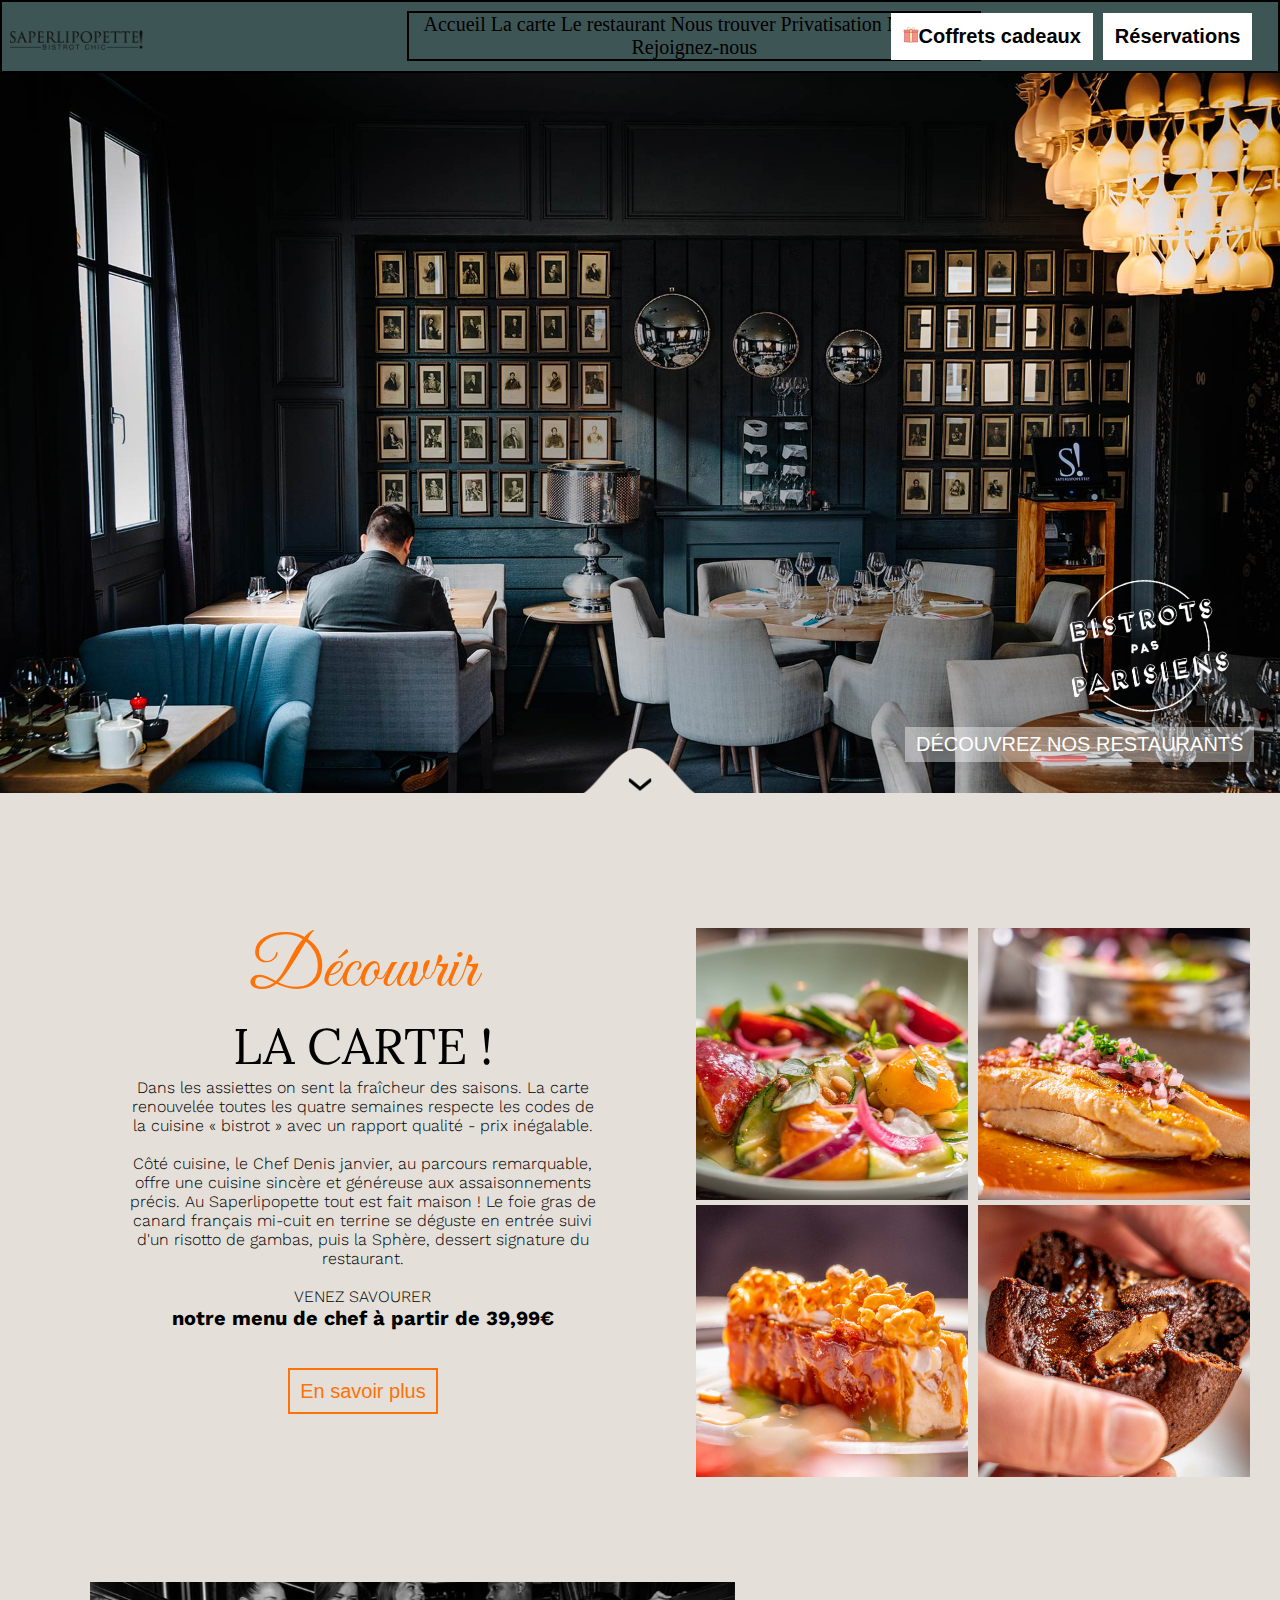
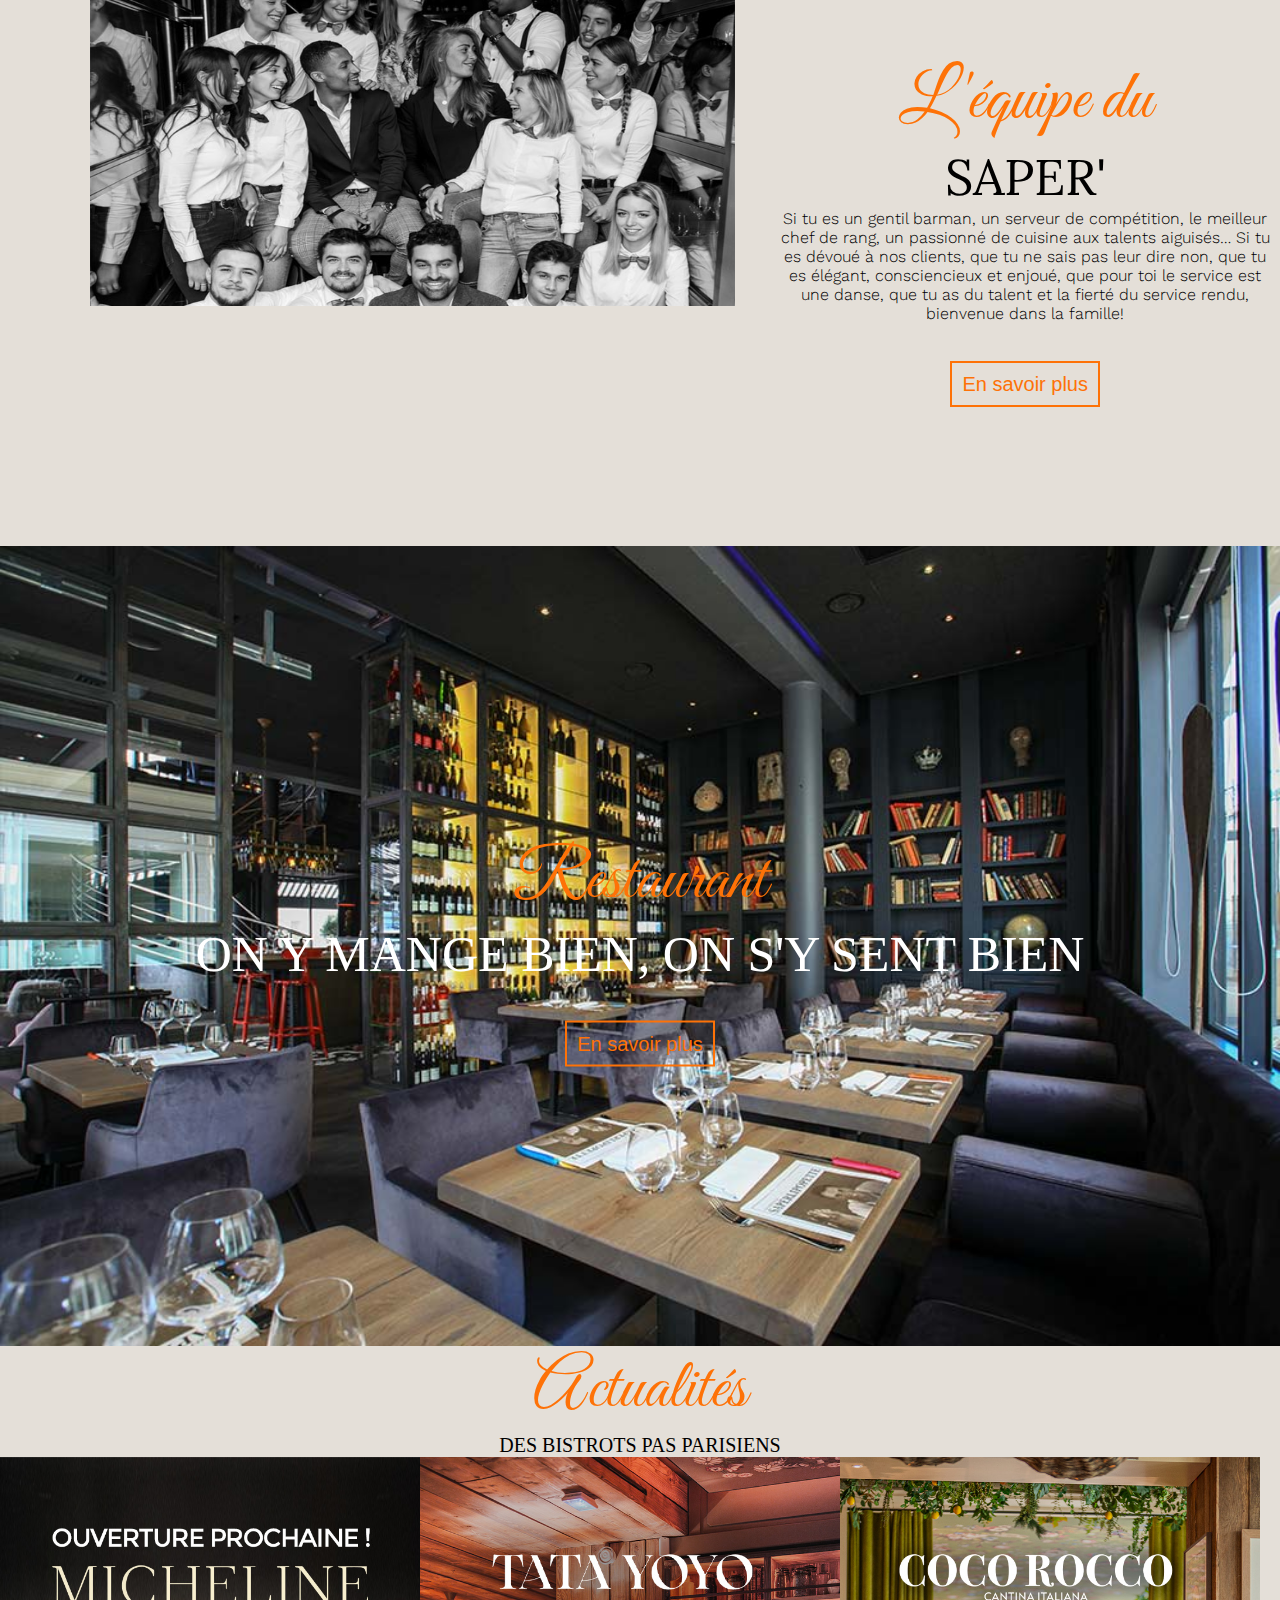
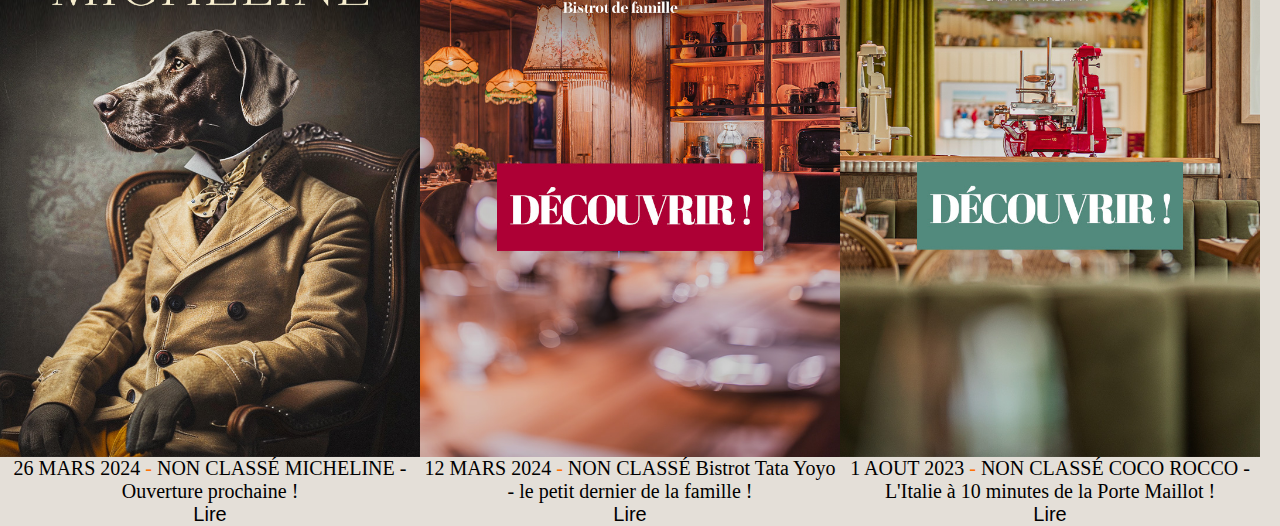
==== index.html @ 34c50b2e "first" ====
<!DOCTYPE html>
<html lang="en">
  <head>
    <meta charset="UTF-8" />
    <meta name="viewport" content="width=device-width, initial-scale=1.0" />
    <title>Saperlipopette</title>
    <link rel="stylesheet" href="./assets/css/app.css" />
    <link rel="preconnect" href="https://fonts.googleapis.com" />
    <link rel="preconnect" href="https://fonts.gstatic.com" crossorigin />
    <link
      href="https://fonts.googleapis.com/css2?family=Great+Vibes&display=swap"
      rel="stylesheet"
    />
    <link rel="preconnect" href="https://fonts.googleapis.com" />
    <link rel="preconnect" href="https://fonts.gstatic.com" crossorigin />
    <link
      href="https://fonts.googleapis.com/css2?family=Great+Vibes&family=Lora:ital,wght@0,400..700;1,400..700&display=swap"
      rel="stylesheet"
    />
    <link rel="preconnect" href="https://fonts.googleapis.com" />
    <link rel="preconnect" href="https://fonts.gstatic.com" crossorigin />
    <link
      href="https://fonts.googleapis.com/css2?family=Great+Vibes&family=Lora:ital,wght@0,400..700;1,400..700&family=Work+Sans:ital,wght@0,100..900;1,100..900&display=swap"
      rel="stylesheet"
    />
  </head>
  <body>
    <header>
      <nav class="nav-top">
        <img src="./assets/img/logo-sap.png" alt="logo" class="logo" />
        <ul class="nav-ul">
          <li>
            <a href="#" class="underline">Accueil</a>
          </li>
          <li><a href="#" class="underline">La carte</a></li>
          <li>
            <a href="#" class="underline">Le restaurant</a>
          </li>
          <li>
            <a href="#" class="underline">Nous trouver</a>
          </li>
          <li>
            <a href="#" class="underline">Privatisation</a>
          </li>
          <li><a href="#" class="underline">Nos actus</a></li>
          <li>
            <a href="#" class="underline">Rejoignez-nous</a>
          </li>
        </ul>
        <div class="btn">
          <button class="height">
            <img src="./assets/img/gift-icon.png" alt="gift" />Coffrets cadeaux
          </button>

          <button class="height margin">Réservations</button>
        </div>
      </nav>
    </header>
    <main>
      <div class="main-img">
        <img
          src="./assets/img/bistrot-bg.jpg"
          alt="background-accueil"
          class="bg-accueil"
        />
        <img
          src="./assets/img/bistrots-pas-parisiens-restaurant-nobert-tarayre-1.png"
          alt="bistrot"
          class="bistrot"
        />
        <button class="discovery">
          <a href="">DÉCOUVREZ NOS RESTAURANTS</a>
        </button>

        <img src="./assets/img/wave.png" alt="sap" class="sapin" />
        <a href="#"
          ><img src="./assets/img/chevron.png" alt="return" class="chevron"
        /></a>
      </div>

      <div class="discover">
        <div class="text-col">
          <h2 class="orange">Découvrir</h2>
          <h3 class="lora">LA CARTE !</h3>
          <p class="light">
            Dans les assiettes on sent la fraîcheur des saisons. La carte
            renouvelée toutes les quatre semaines respecte les codes de la
            cuisine « bistrot » avec un rapport qualité - prix inégalable.
            <br />
            <br />
            Côté cuisine, le Chef Denis janvier, au parcours remarquable, offre
            une cuisine sincère et généreuse aux assaisonnements précis. Au
            Saperlipopette tout est fait maison ! Le foie gras de canard
            français mi-cuit en terrine se déguste en entrée suivi d'un risotto
            de gambas, puis la Sphère, dessert signature du restaurant.
            <br />
            <br />
          </p>
          <p class="light">VENEZ SAVOURER</p>
          <p class="black">notre menu de chef à partir de 39,99€</p>
          <button><a href="#" class="btn-orange">En savoir plus</a></button>
        </div>

        <div class="square">
          <img
            src="./assets/img/saperlipopette-la-carte-C.jpg"
            alt="dish-3"
            class="quatuor"
          />
          <img
            src="./assets/img/saperlipopette-la-carte-D.jpg"
            alt="dish-4"
            class="quatuor"
          />
          <img
            src="./assets/img/saperlipopette-la-carte.jpg"
            alt="dish-1"
            class="quatuor"
          />
          <img
            src="./assets/img/saperlipopette-la-carte-B.jpg"
            alt="dish-2"
            class="quatuor"
          />
        </div>
      </div>

      <div class="team">
        <img
          src="./assets/img/EquipeSaper1_BistrotsPasParisiens.jpg"
          alt="members"
        />
        <div class="text-team">
          <h4 class="orange">L'équipe du</h4>
          <h5 class="lora">SAPER'</h5>
          <p class="light">
            Si tu es un gentil barman, un serveur de compétition, le meilleur
            chef de rang, un passionné de cuisine aux talents aiguisés… Si tu es
            dévoué à nos clients, que tu ne sais pas leur dire non, que tu es
            élégant, consciencieux et enjoué, que pour toi le service est une
            danse, que tu as du talent et la fierté du service rendu, bienvenue
            dans la famille!
          </p>
          <button><a href="#" class="btn-orange">En savoir plus</a></button>
        </div>
      </div>
      <div class="middle-banner">
        <img
          src="./assets/img/sap-banner.jpg"
          alt="banner-restaurant"
          class="banner"
        />
        <div class="text-overlay">
          <p class="orange">Restaurant</p>
          <p class="white-col">ON Y MANGE BIEN, ON S'Y SENT BIEN</p>
          <button class="see-more">
            <a href="#" class="btn-orange-reverse">En savoir plus</a>
          </button>
        </div>
      </div>

      <p class="orange">Actualités</p>
      <p>DES BISTROTS PAS PARISIENS</p>
      <div class="container">
        <div class="card">
          <div class="img-border">
            <img
              src="./assets/img/MICHELINE-OUVERTURE-PROCHAINE-ACTU.jpg"
              alt=""
              class="card-picture"
            />
          </div>
          <p class="img-caption">
            26 MARS 2024 <span class="tiret-orange">-</span> NON CLASSÉ
            MICHELINE - Ouverture prochaine !
          </p>
          <button class="read">Lire</button>
        </div>
        <div class="card">
          <div class="img-border">
            <img
              src="./assets/img/pas-parisiens-tata-yoyo.jpg"
              alt=""
              class="card-picture"
            />
          </div>
          <p class="img-caption">
            12 MARS 2024 <span class="tiret-orange">-</span> NON CLASSÉ Bistrot
            Tata Yoyo - le petit dernier de la famille !
          </p>
          <button class="read">Lire</button>
        </div>
        <div class="card">
          <div class="img-border">
            <img
              src="./assets/img/pas-parisiens-coco-rocco-1.jpg"
              alt=""
              class="card-picture"
            />
          </div>
          <p class="img-caption">
            1 AOUT 2023 <span class="tiret-orange">-</span> NON CLASSÉ COCO
            ROCCO - L'Italie à 10 minutes de la Porte Maillot !
          </p>
          <button class="read">Lire</button>
        </div>
      </div>
    </main>
    <!--<footer>
      <div class="foot-green">
        <img src="" alt="" class="bistrot" />
        <p>SAPERLIPOPETTE!</p>
        <p>01 41 37 00 00</p>
        <p>
          Nous trouver © 2019 - Mentions Légales - CGU - Agence web 24 rue Mars
          et Roty Puteaux, 92800 France
        </p>
        <p>NOUS SUIVRE</p>
        <img src="" alt="facebook" />
        <img src="" alt="instagram" />
      </div>
      <div class="container">
        <div class="carousel-slide">
          <div class="carousel-item">
            <img src="" alt="" class="carousel-img" />
          </div>
          <div class="carousel-item">
            <img src="" alt="" class="carousel-img" />
          </div>
          <div class="carousel-item">
            <img src="" alt="" class="carousel-img" />
          </div>
          <div class="carousel-item">
            <img src="" alt="" class="carousel-img" />
          </div>
          <div class="carousel-item">
            <img src="" alt="" class="carousel-img" />
          </div>
          <div class="carousel-item">
            <img src="" alt="" class="carousel-img" />
          </div>
        </div>
      </div>
    </footer> -->
  </body>
</html>
---- assets/css/app.css ----
@import url(./component/global.css);
@import url(./component/navbar.css);
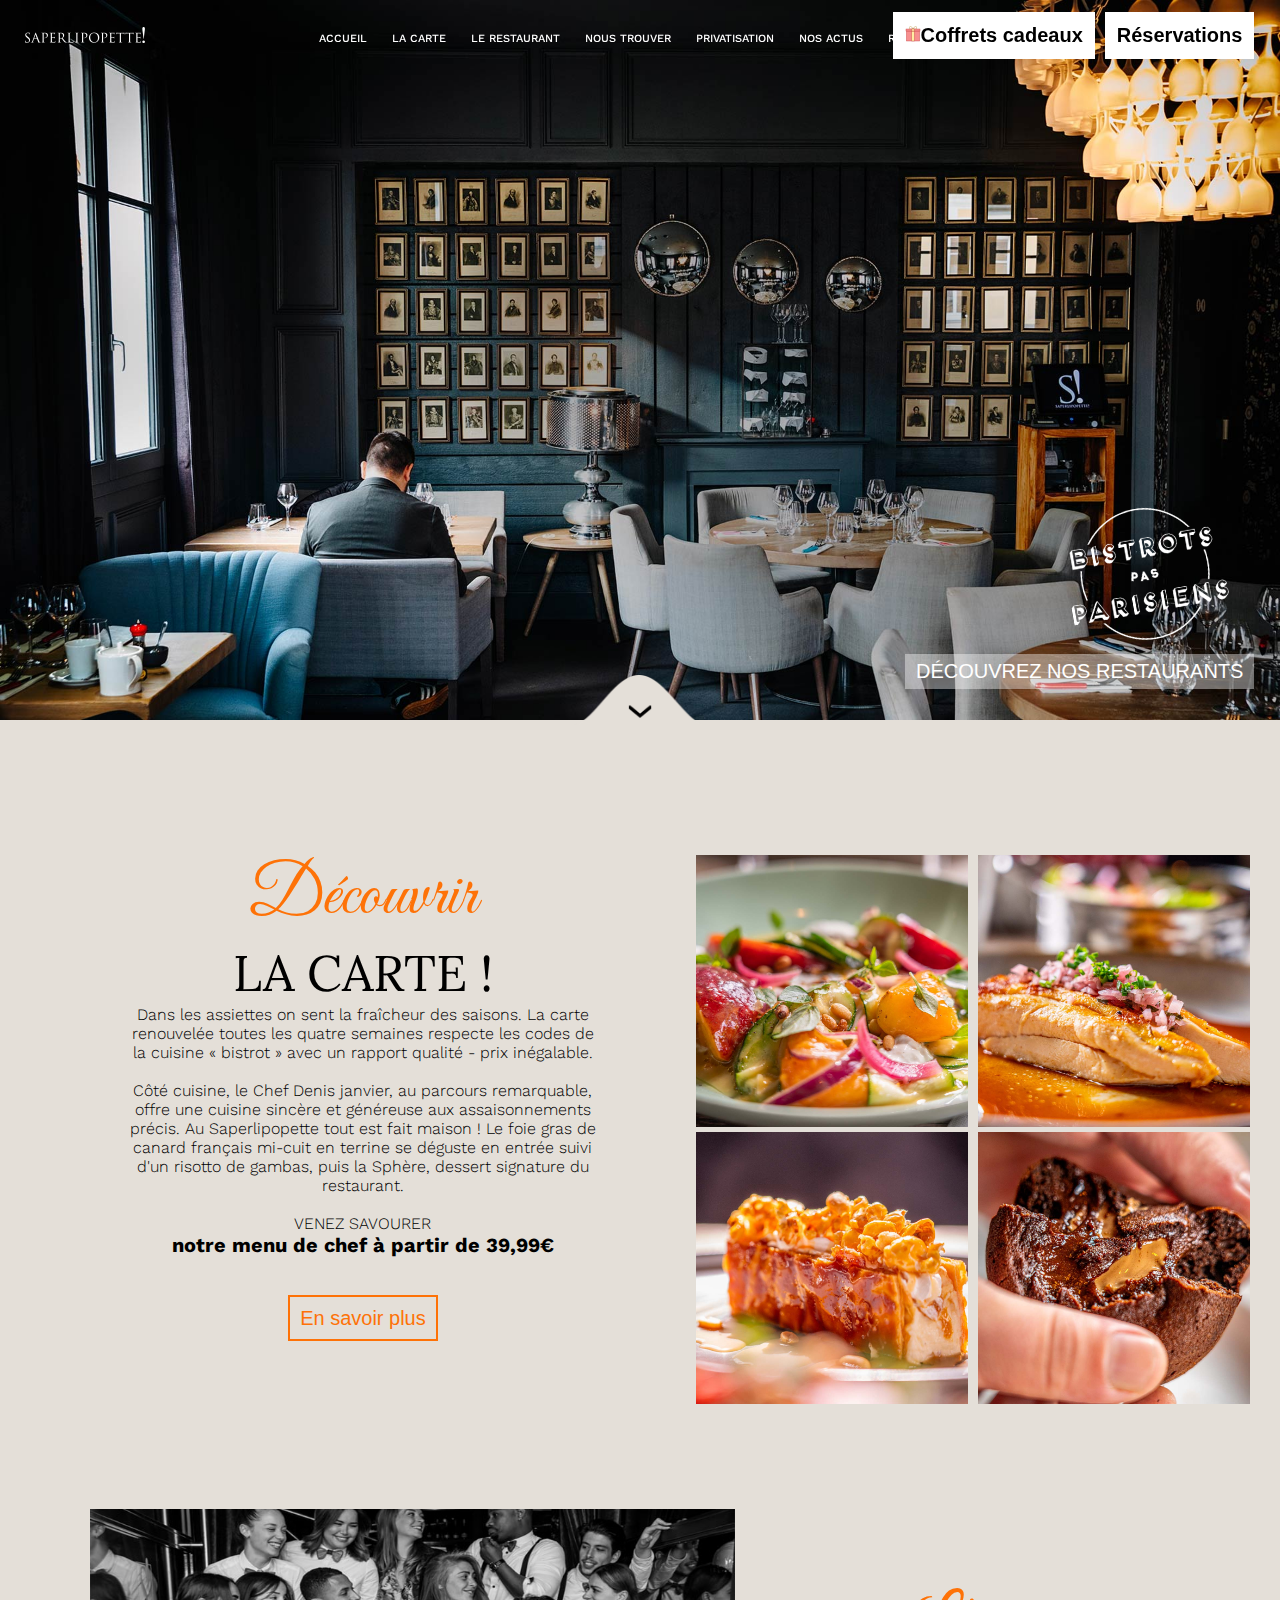
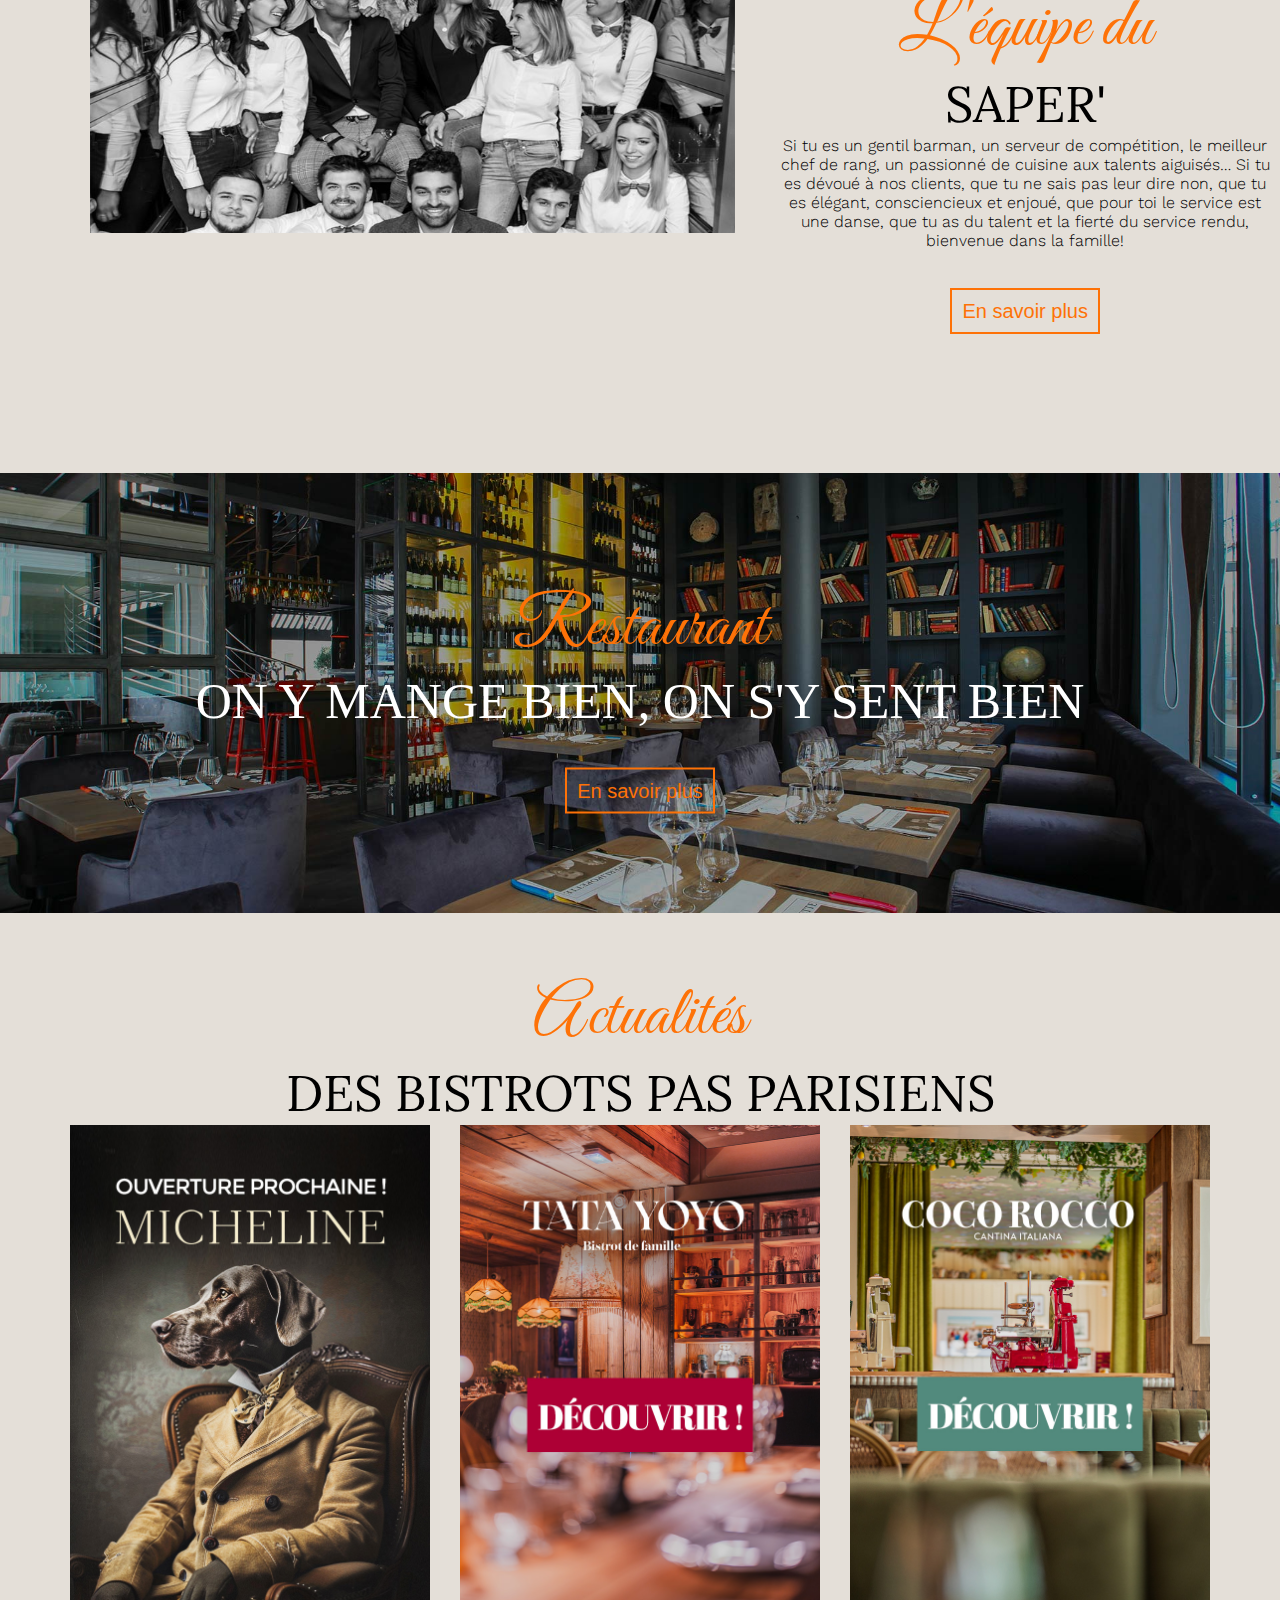
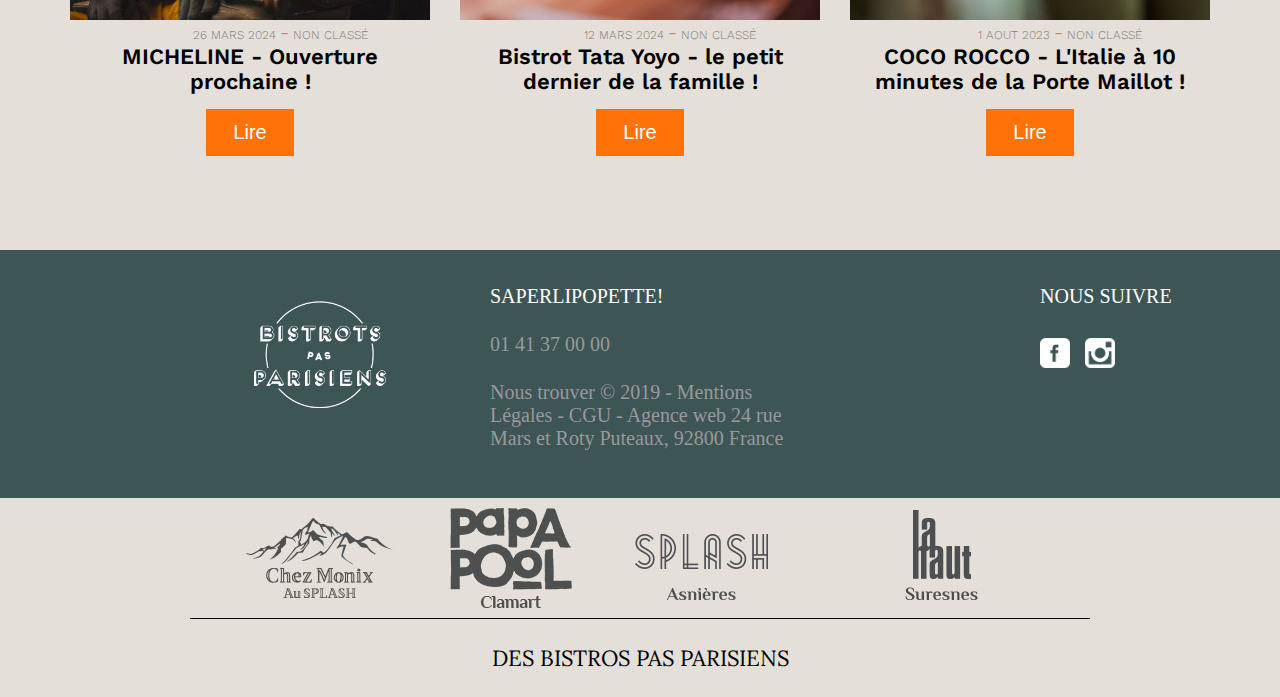
==== commit 60515fda: "Finalisation de la 1ère version Visuel non responsive" ====
--- a/index.html
+++ b/index.html
@@ -23,28 +23,35 @@
       href="https://fonts.googleapis.com/css2?family=Great+Vibes&family=Lora:ital,wght@0,400..700;1,400..700&family=Work+Sans:ital,wght@0,100..900;1,100..900&display=swap"
       rel="stylesheet"
     />
+    <link rel="preconnect" href="https://fonts.googleapis.com" />
+    <link rel="preconnect" href="https://fonts.gstatic.com" crossorigin />
+    <link
+      href="https://fonts.googleapis.com/css2?family=Work+Sans:ital,wght@0,100..900;1,100..900&display=swap"
+      rel="stylesheet"
+    />
+    <script src="./assets/js/app.js"></script>
   </head>
   <body>
     <header>
-      <nav class="nav-top">
-        <img src="./assets/img/logo-sap.png" alt="logo" class="logo" />
+      <nav class="nav-top anim-nav">
+        <img src="./assets/img/logo-rest.png" alt="logo" class="logo" />
         <ul class="nav-ul">
           <li>
-            <a href="#" class="underline">Accueil</a>
-          </li>
-          <li><a href="#" class="underline">La carte</a></li>
-          <li>
-            <a href="#" class="underline">Le restaurant</a>
-          </li>
-          <li>
-            <a href="#" class="underline">Nous trouver</a>
-          </li>
-          <li>
-            <a href="#" class="underline">Privatisation</a>
-          </li>
-          <li><a href="#" class="underline">Nos actus</a></li>
-          <li>
-            <a href="#" class="underline">Rejoignez-nous</a>
+            <a href="./index.html" class="underline home">ACCUEIL</a>
+          </li>
+          <li><a href="./menue.html" class="underline">LA CARTE</a></li>
+          <li>
+            <a href="./restaurant.html" class="underline">LE RESTAURANT</a>
+          </li>
+          <li>
+            <a href="./find-us.html" class="underline">NOUS TROUVER</a>
+          </li>
+          <li>
+            <a href="#" class="underline">PRIVATISATION</a>
+          </li>
+          <li><a href="#" class="underline">NOS ACTUS</a></li>
+          <li>
+            <a href="#" class="underline">REJOIGNEZ-NOUS</a>
           </li>
         </ul>
         <div class="btn">
@@ -160,7 +167,7 @@
       </div>
 
       <p class="orange">Actualités</p>
-      <p>DES BISTROTS PAS PARISIENS</p>
+      <p class="lora">DES BISTROTS PAS PARISIENS</p>
       <div class="container">
         <div class="card">
           <div class="img-border">
@@ -170,13 +177,13 @@
               class="card-picture"
             />
           </div>
-          <p class="img-caption">
+          <p class="img-caption work-sans">
             26 MARS 2024 <span class="tiret-orange">-</span> NON CLASSÉ
-            MICHELINE - Ouverture prochaine !
-          </p>
-          <button class="read">Lire</button>
-        </div>
-        <div class="card">
+          </p>
+          <p class="work-sans-heavy">MICHELINE - Ouverture prochaine !</p>
+          <button class="read"><a href="">Lire</a></button>
+        </div>
+        <div class="card card-middle">
           <div class="img-border">
             <img
               src="./assets/img/pas-parisiens-tata-yoyo.jpg"
@@ -184,11 +191,13 @@
               class="card-picture"
             />
           </div>
-          <p class="img-caption">
-            12 MARS 2024 <span class="tiret-orange">-</span> NON CLASSÉ Bistrot
-            Tata Yoyo - le petit dernier de la famille !
-          </p>
-          <button class="read">Lire</button>
+          <p class="img-caption work-sans">
+            12 MARS 2024 <span class="tiret-orange">-</span> NON CLASSÉ
+          </p>
+          <p class="work-sans-heavy">
+            Bistrot Tata Yoyo - le petit dernier de la famille !
+          </p>
+          <button class="read"><a href="">Lire</a></button>
         </div>
         <div class="card">
           <div class="img-border">
@@ -198,49 +207,73 @@
               class="card-picture"
             />
           </div>
-          <p class="img-caption">
-            1 AOUT 2023 <span class="tiret-orange">-</span> NON CLASSÉ COCO
-            ROCCO - L'Italie à 10 minutes de la Porte Maillot !
-          </p>
-          <button class="read">Lire</button>
-        </div>
-      </div>
+          <p class="img-caption work-sans">
+            1 AOUT 2023 <span class="tiret-orange">-</span> NON CLASSÉ
+          </p>
+          <p class="work-sans-heavy">
+            COCO ROCCO - L'Italie à 10 minutes de la Porte Maillot !
+          </p>
+
+          <button class="read"><a href="">Lire</a></button>
+        </div>
+      </div>
+
+      <footer>
+        <div class="footer-top">
+          <img
+            src="./assets/img/bistrots-pas-parisiens-restaurant-nobert-tarayre-1.png"
+            alt=""
+            class="bistrot-footer"
+          />
+          <div class="text-footer">
+            <p class="white">SAPERLIPOPETTE!</p>
+            <p class="grey">01 41 37 00 00</p>
+            <p class="grey">
+              Nous trouver © 2019 - Mentions Légales - CGU - Agence web 24 rue
+              Mars et Roty Puteaux, 92800 France
+            </p>
+          </div>
+          <div class="right-footer">
+            <p class="white">NOUS SUIVRE</p>
+            <div class="group-img-footer">
+              <img
+                src="./assets/img/facebook.png"
+                alt="facebook"
+                class="img-footer"
+              />
+
+              <img
+                src="./assets/img/instagram.png"
+                alt="instagram"
+                class="img-footer instagram"
+              />
+            </div>
+          </div>
+        </div>
+        <div class="footer-bottom">
+          <div class="carousel-container">
+            <div class="carousel">
+              <img src="./assets/img/.png" alt="" class="carousel-image" />
+              <img src="./assets/img/b.png" alt="" class="carousel-image" />
+              <img src="./assets/img/c.png" alt="" class="carousel-image" />
+              <img src="./assets/img/e.png" alt="" class="carousel-image" />
+              <img src="./assets/img/f.png" alt="" class="carousel-image" />
+              <img src="./assets/img/g.png" alt="" class="carousel-image" />
+              <img src="./assets/img/h.png" alt="" class="carousel-image" />
+              <img src="./assets/img/i.png" alt="" class="carousel-image" />
+              <img src="./assets/img/j.png" alt="" class="carousel-image" />
+              <img src="./assets/img/k.png" alt="" class="carousel-image" />
+              <img src="./assets/img/l.png" alt="" class="carousel-image" />
+              <img src="./assets/img/o.png" alt="" class="carousel-image" />
+              <img src="./assets/img/q.png" alt="" class="carousel-image" />
+              <img src="./assets/img/t.png" alt="" class="carousel-image" />
+            </div>
+          </div>
+          <p class="infos">DES BISTROS PAS PARISIENS</p>
+        </div>
+      </footer>
     </main>
-    <!--<footer>
-      <div class="foot-green">
-        <img src="" alt="" class="bistrot" />
-        <p>SAPERLIPOPETTE!</p>
-        <p>01 41 37 00 00</p>
-        <p>
-          Nous trouver © 2019 - Mentions Légales - CGU - Agence web 24 rue Mars
-          et Roty Puteaux, 92800 France
-        </p>
-        <p>NOUS SUIVRE</p>
-        <img src="" alt="facebook" />
-        <img src="" alt="instagram" />
-      </div>
-      <div class="container">
-        <div class="carousel-slide">
-          <div class="carousel-item">
-            <img src="" alt="" class="carousel-img" />
-          </div>
-          <div class="carousel-item">
-            <img src="" alt="" class="carousel-img" />
-          </div>
-          <div class="carousel-item">
-            <img src="" alt="" class="carousel-img" />
-          </div>
-          <div class="carousel-item">
-            <img src="" alt="" class="carousel-img" />
-          </div>
-          <div class="carousel-item">
-            <img src="" alt="" class="carousel-img" />
-          </div>
-          <div class="carousel-item">
-            <img src="" alt="" class="carousel-img" />
-          </div>
-        </div>
-      </div>
-    </footer> -->
+
+    <script src="./assets/js/component/carousel.js"></script>
   </body>
 </html>
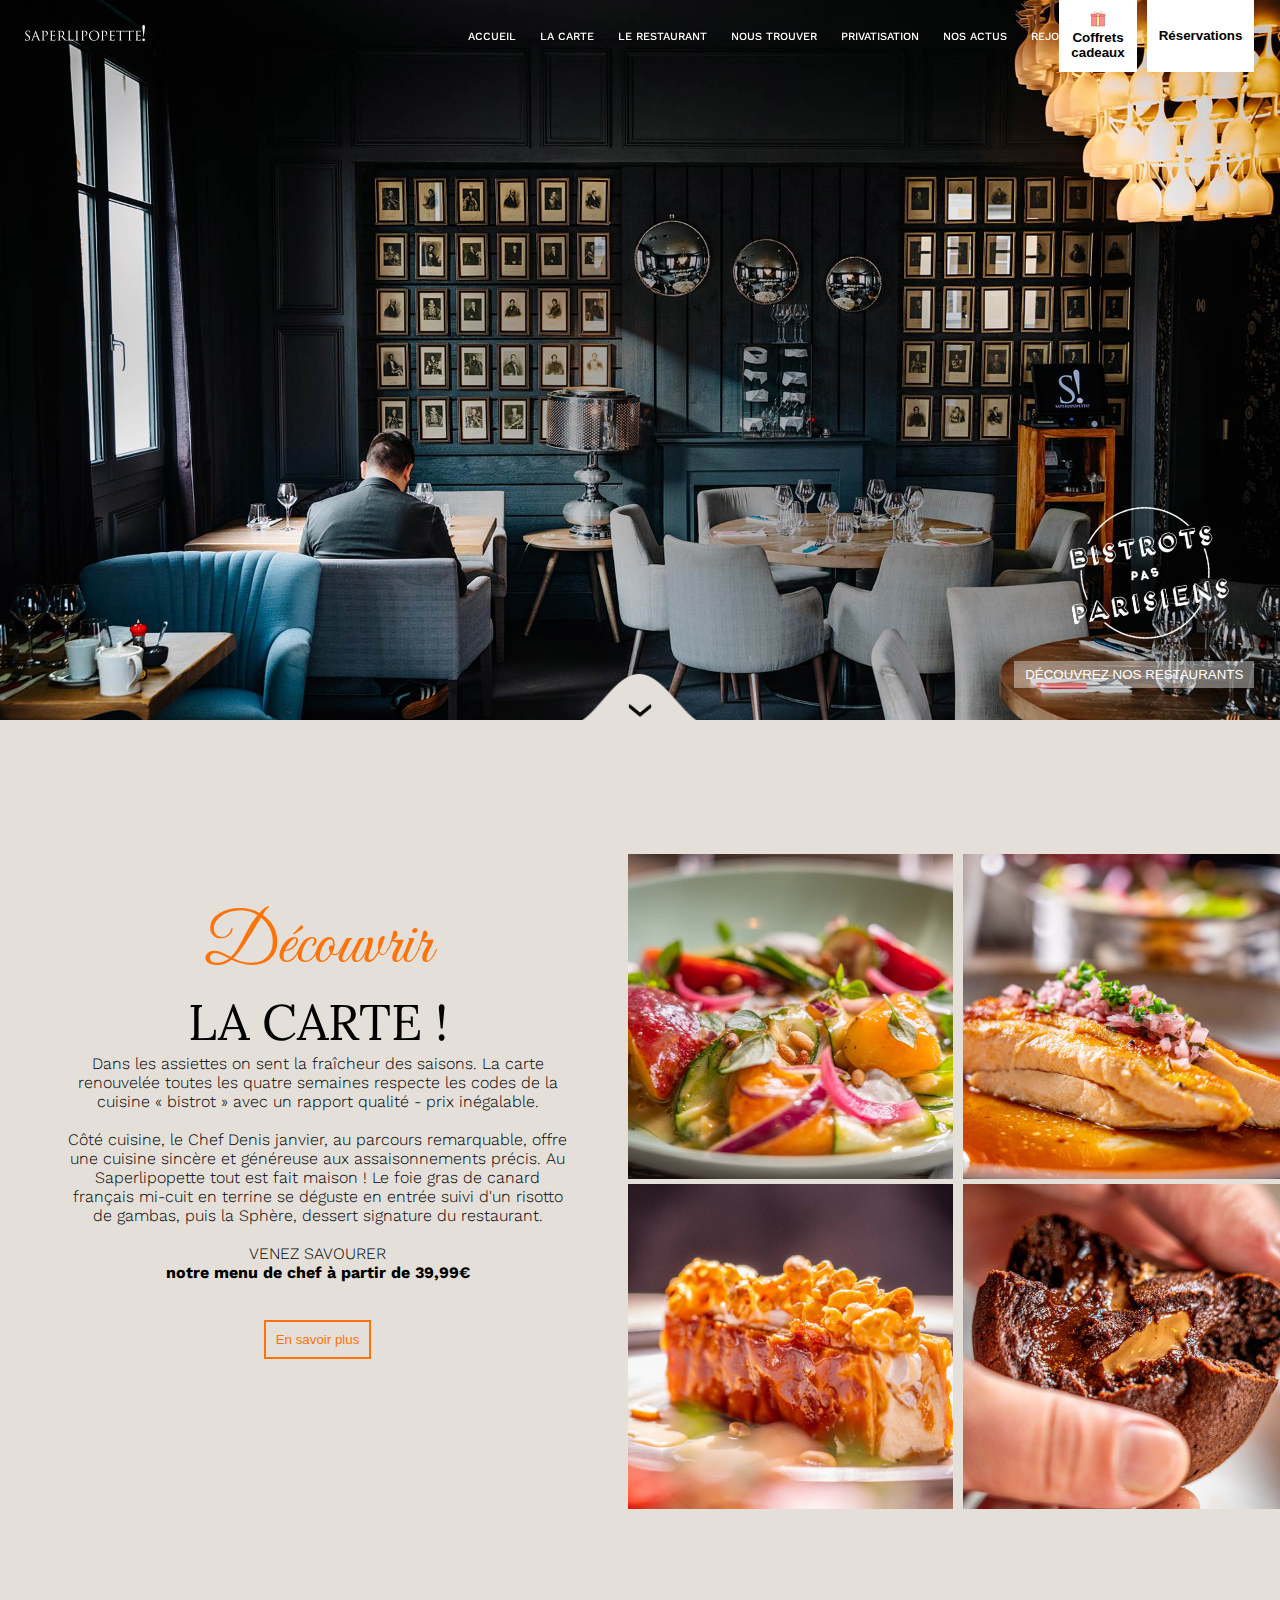
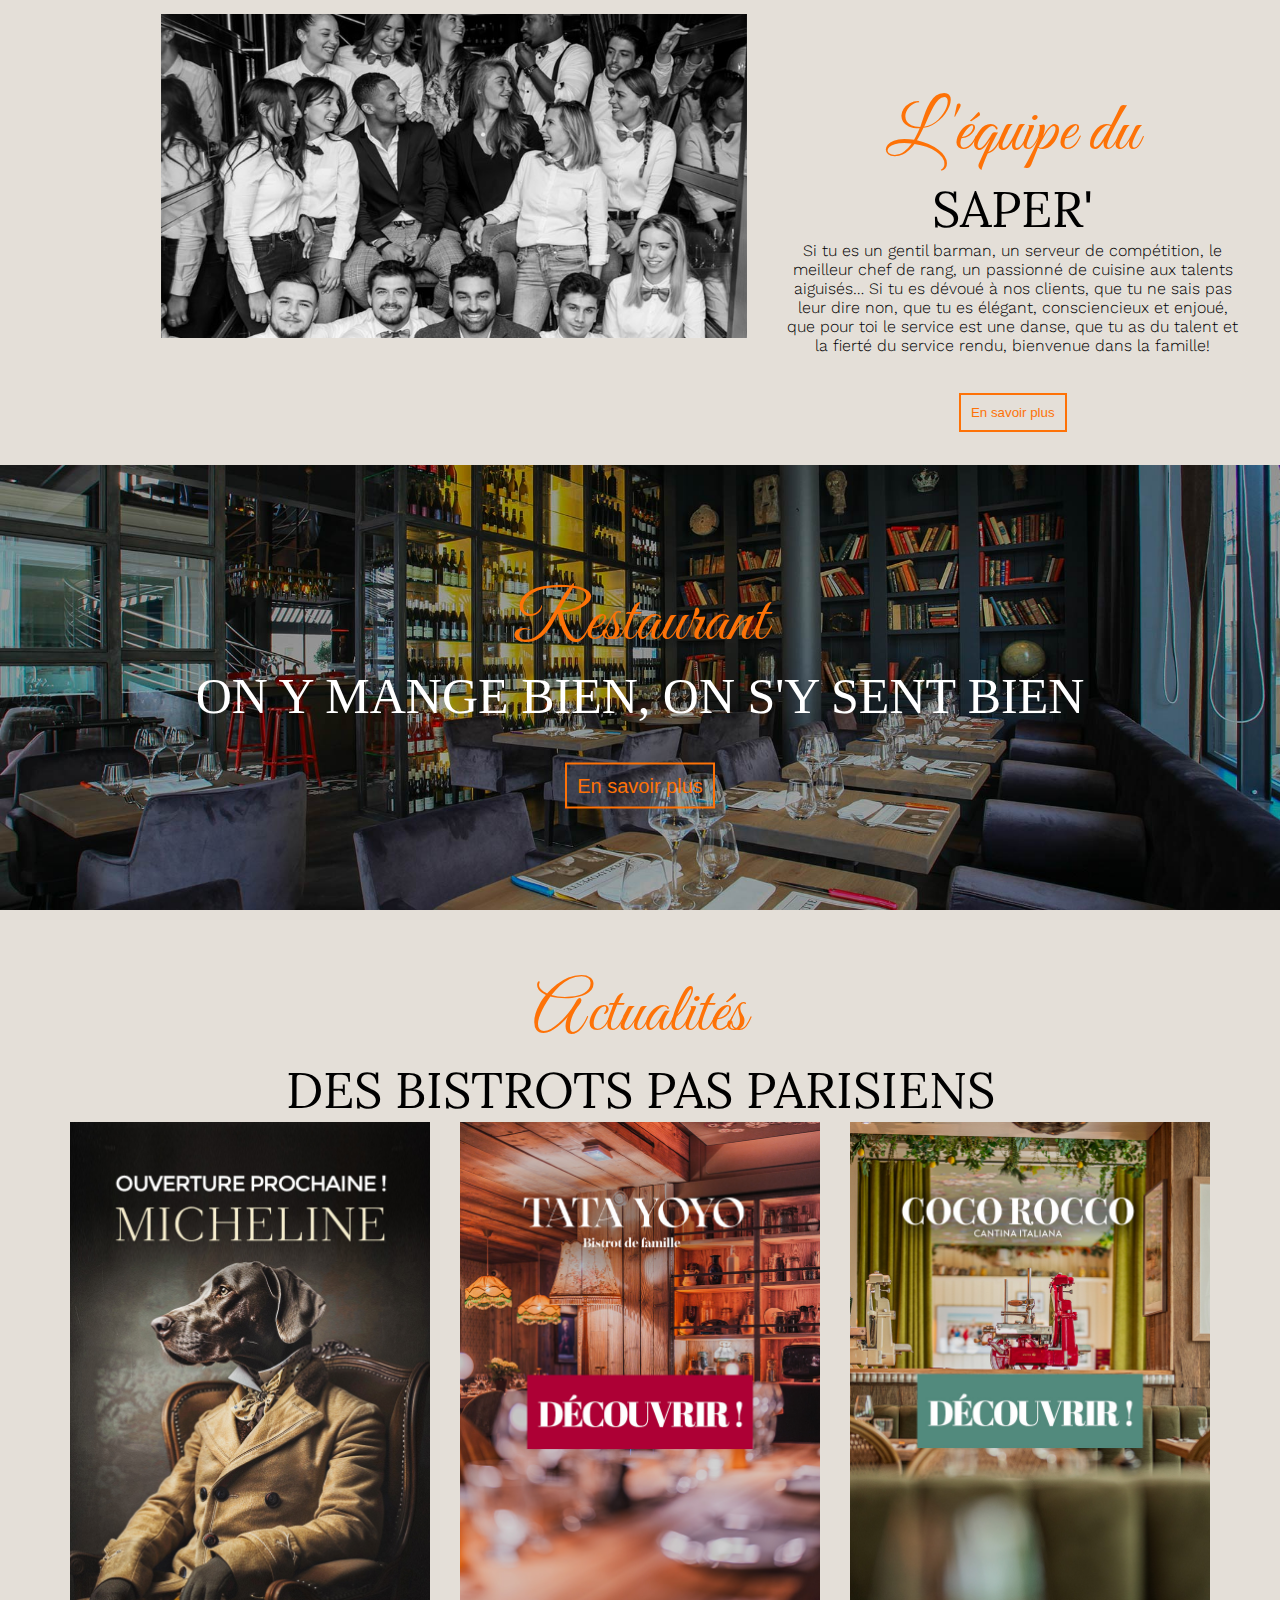
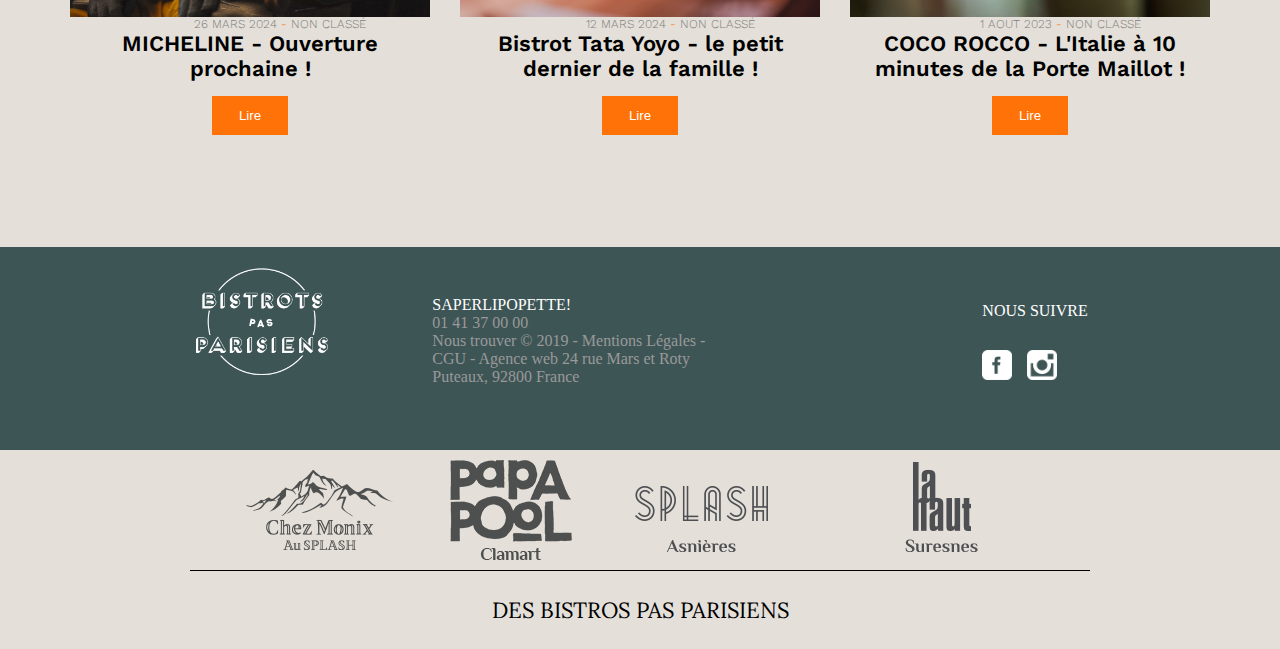
==== commit eb633d41: "final push" ====
--- a/index.html
+++ b/index.html
@@ -3,6 +3,27 @@
   <head>
     <meta charset="UTF-8" />
     <meta name="viewport" content="width=device-width, initial-scale=1.0" />
+    <link
+      rel="apple-touch-icon"
+      sizes="180x180"
+      href="./apple-touch-icon.png"
+    />
+    <link
+      rel="icon"
+      type="image/png"
+      sizes="32x32"
+      href="./favicon-32x32.png"
+    />
+    <link
+      rel="icon"
+      type="image/png"
+      sizes="16x16"
+      href="./favicon-16x16.png"
+    />
+    <link rel="manifest" href="./site.webmanifest" />
+    <link rel="mask-icon" href="./safari-pinned-tab.svg" color="#5bbad5" />
+    <meta name="msapplication-TileColor" content="#da532c" />
+    <meta name="theme-color" content="#ffffff" />
     <title>Saperlipopette</title>
     <link rel="stylesheet" href="./assets/css/app.css" />
     <link rel="preconnect" href="https://fonts.googleapis.com" />
@@ -29,251 +50,276 @@
       href="https://fonts.googleapis.com/css2?family=Work+Sans:ital,wght@0,100..900;1,100..900&display=swap"
       rel="stylesheet"
     />
+    <link rel="stylesheet" href="./assets/css/component/main-page.css" />
     <script src="./assets/js/app.js"></script>
   </head>
   <body>
-    <header>
-      <nav class="nav-top anim-nav">
-        <img src="./assets/img/logo-rest.png" alt="logo" class="logo" />
-        <ul class="nav-ul">
-          <li>
-            <a href="./index.html" class="underline home">ACCUEIL</a>
-          </li>
-          <li><a href="./menue.html" class="underline">LA CARTE</a></li>
-          <li>
-            <a href="./restaurant.html" class="underline">LE RESTAURANT</a>
-          </li>
-          <li>
-            <a href="./find-us.html" class="underline">NOUS TROUVER</a>
-          </li>
-          <li>
-            <a href="#" class="underline">PRIVATISATION</a>
-          </li>
-          <li><a href="#" class="underline">NOS ACTUS</a></li>
-          <li>
-            <a href="#" class="underline">REJOIGNEZ-NOUS</a>
-          </li>
-        </ul>
-        <div class="btn">
-          <button class="height">
-            <img src="./assets/img/gift-icon.png" alt="gift" />Coffrets cadeaux
-          </button>
-
-          <button class="height margin">Réservations</button>
-        </div>
-      </nav>
-    </header>
-    <main>
-      <div class="main-img">
-        <img
-          src="./assets/img/bistrot-bg.jpg"
-          alt="background-accueil"
-          class="bg-accueil"
-        />
-        <img
-          src="./assets/img/bistrots-pas-parisiens-restaurant-nobert-tarayre-1.png"
-          alt="bistrot"
-          class="bistrot"
-        />
-        <button class="discovery">
-          <a href="">DÉCOUVREZ NOS RESTAURANTS</a>
-        </button>
-
-        <img src="./assets/img/wave.png" alt="sap" class="sapin" />
-        <a href="#"
-          ><img src="./assets/img/chevron.png" alt="return" class="chevron"
-        /></a>
-      </div>
-
-      <div class="discover">
-        <div class="text-col">
-          <h2 class="orange">Découvrir</h2>
-          <h3 class="lora">LA CARTE !</h3>
-          <p class="light">
-            Dans les assiettes on sent la fraîcheur des saisons. La carte
-            renouvelée toutes les quatre semaines respecte les codes de la
-            cuisine « bistrot » avec un rapport qualité - prix inégalable.
-            <br />
-            <br />
-            Côté cuisine, le Chef Denis janvier, au parcours remarquable, offre
-            une cuisine sincère et généreuse aux assaisonnements précis. Au
-            Saperlipopette tout est fait maison ! Le foie gras de canard
-            français mi-cuit en terrine se déguste en entrée suivi d'un risotto
-            de gambas, puis la Sphère, dessert signature du restaurant.
-            <br />
-            <br />
-          </p>
-          <p class="light">VENEZ SAVOURER</p>
-          <p class="black">notre menu de chef à partir de 39,99€</p>
-          <button><a href="#" class="btn-orange">En savoir plus</a></button>
-        </div>
-
-        <div class="square">
+    <div id="app-container">
+      <header>
+        <nav class="nav-top anim-nav">
+          <a href="./index.html">
+            <img src="./assets/img/logo-rest.png" alt="logo" class="logo" />
+          </a>
+          <div class="container-struct">
+            <ul class="nav-ul">
+              <li>
+                <a href="./index.html" class="underline home">ACCUEIL</a>
+              </li>
+              <li><a href="./menue.html" class="underline">LA CARTE</a></li>
+              <li>
+                <a href="./restaurant.html" class="underline">LE RESTAURANT</a>
+              </li>
+              <li>
+                <a href="./find-us.html" class="underline">NOUS TROUVER</a>
+              </li>
+              <li>
+                <a href="#" class="underline">PRIVATISATION</a>
+              </li>
+              <li><a href="#" class="underline">NOS ACTUS</a></li>
+              <li>
+                <a href="#" class="underline">REJOIGNEZ-NOUS</a>
+              </li>
+            </ul>
+          </div>
+          <div class="btn">
+            <button class="height">
+              <div id="img-container">
+                <img src="./assets/img/gift-icon.png" alt="gift" />
+                <p>
+                  Coffrets <br />
+                  cadeaux
+                </p>
+              </div>
+            </button>
+            <button class="height margin">
+              <p>Réservations</p>
+            </button>
+          </div>
+          <div class="burger">
+            <div class="line1"></div>
+            <div class="line2"></div>
+            <div class="line3"></div>
+          </div>
+        </nav>
+        <div class="main-img">
           <img
-            src="./assets/img/saperlipopette-la-carte-C.jpg"
-            alt="dish-3"
-            class="quatuor"
+            src="./assets/img/bistrot-bg.jpg"
+            alt="background-accueil"
+            class="bg-accueil"
           />
           <img
-            src="./assets/img/saperlipopette-la-carte-D.jpg"
-            alt="dish-4"
-            class="quatuor"
+            src="./assets/img/bistrots-pas-parisiens-restaurant-nobert-tarayre-1.png"
+            alt="bistrot"
+            class="bistrot"
           />
+          <button class="discovery">
+            <a href="">DÉCOUVREZ NOS RESTAURANTS</a>
+          </button>
+          <img src="./assets/img/wave.png" alt="sap" class="sapin" />
+          <a href="#"
+            ><img src="./assets/img/chevron.png" alt="return" class="chevron"
+          /></a>
+        </div>
+      </header>
+      <main>
+        <div class="container-struct pd-bot">
+          <div class="discover">
+            <div class="text-col">
+              <h2 class="orange">Découvrir</h2>
+              <h3 class="lora">LA CARTE !</h3>
+              <p class="light">
+                Dans les assiettes on sent la fraîcheur des saisons. La carte
+                renouvelée toutes les quatre semaines respecte les codes de la
+                cuisine « bistrot » avec un rapport qualité - prix inégalable.
+                <br />
+                <br />
+                Côté cuisine, le Chef Denis janvier, au parcours remarquable,
+                offre une cuisine sincère et généreuse aux assaisonnements
+                précis. Au Saperlipopette tout est fait maison ! Le foie gras de
+                canard français mi-cuit en terrine se déguste en entrée suivi
+                d'un risotto de gambas, puis la Sphère, dessert signature du
+                restaurant.
+                <br />
+                <br />
+              </p>
+              <p class="light">VENEZ SAVOURER</p>
+              <p class="black">notre menu de chef à partir de 39,99€</p>
+              <button><a href="#" class="btn-orange">En savoir plus</a></button>
+            </div>
+
+            <div class="square">
+              <img
+                src="./assets/img/saperlipopette-la-carte-C.jpg"
+                alt="dish-3"
+                class="quatuor"
+              />
+              <img
+                src="./assets/img/saperlipopette-la-carte-D.jpg"
+                alt="dish-4"
+                class="quatuor"
+              />
+              <img
+                src="./assets/img/saperlipopette-la-carte.jpg"
+                alt="dish-1"
+                class="quatuor"
+              />
+              <img
+                src="./assets/img/saperlipopette-la-carte-B.jpg"
+                alt="dish-2"
+                class="quatuor"
+              />
+            </div>
+          </div>
+
+          <div class="team">
+            <img
+              src="./assets/img/EquipeSaper1_BistrotsPasParisiens.jpg"
+              alt="members"
+            />
+            <div class="text-team">
+              <h4 class="orange">L'équipe du</h4>
+              <h5 class="lora">SAPER'</h5>
+              <p class="light">
+                Si tu es un gentil barman, un serveur de compétition, le
+                meilleur chef de rang, un passionné de cuisine aux talents
+                aiguisés… Si tu es dévoué à nos clients, que tu ne sais pas leur
+                dire non, que tu es élégant, consciencieux et enjoué, que pour
+                toi le service est une danse, que tu as du talent et la fierté
+                du service rendu, bienvenue dans la famille!
+              </p>
+              <button><a href="#" class="btn-orange">En savoir plus</a></button>
+            </div>
+          </div>
+        </div>
+        <div class="middle-banner">
           <img
-            src="./assets/img/saperlipopette-la-carte.jpg"
-            alt="dish-1"
-            class="quatuor"
+            src="./assets/img/sap-banner.jpg"
+            alt="banner-restaurant"
+            class="banner"
           />
-          <img
-            src="./assets/img/saperlipopette-la-carte-B.jpg"
-            alt="dish-2"
-            class="quatuor"
-          />
+          <div class="text-overlay">
+            <p class="orange">Restaurant</p>
+            <p class="white-col">ON Y MANGE BIEN, ON S'Y SENT BIEN</p>
+            <button class="see-more">
+              <a href="#" class="btn-orange-reverse">En savoir plus</a>
+            </button>
+          </div>
         </div>
-      </div>
-
-      <div class="team">
-        <img
-          src="./assets/img/EquipeSaper1_BistrotsPasParisiens.jpg"
-          alt="members"
-        />
-        <div class="text-team">
-          <h4 class="orange">L'équipe du</h4>
-          <h5 class="lora">SAPER'</h5>
-          <p class="light">
-            Si tu es un gentil barman, un serveur de compétition, le meilleur
-            chef de rang, un passionné de cuisine aux talents aiguisés… Si tu es
-            dévoué à nos clients, que tu ne sais pas leur dire non, que tu es
-            élégant, consciencieux et enjoué, que pour toi le service est une
-            danse, que tu as du talent et la fierté du service rendu, bienvenue
-            dans la famille!
-          </p>
-          <button><a href="#" class="btn-orange">En savoir plus</a></button>
+        <div class="container-struct"></div>
+        <p class="orange">Actualités</p>
+        <p class="lora">DES BISTROTS PAS PARISIENS</p>
+        <div class="container">
+          <div class="card">
+            <div class="img-border">
+              <img
+                src="./assets/img/MICHELINE-OUVERTURE-PROCHAINE-ACTU.jpg"
+                alt=""
+                class="card-picture"
+              />
+            </div>
+            <p class="img-caption work-sans">
+              26 MARS 2024 <span class="tiret-orange">-</span> NON CLASSÉ
+            </p>
+            <p class="work-sans-heavy">MICHELINE - Ouverture prochaine !</p>
+            <button class="read"><a href="">Lire</a></button>
+          </div>
+          <div class="card card-middle">
+            <div class="img-border">
+              <img
+                src="./assets/img/pas-parisiens-tata-yoyo.jpg"
+                alt=""
+                class="card-picture"
+              />
+            </div>
+            <p class="img-caption work-sans">
+              12 MARS 2024 <span class="tiret-orange">-</span> NON CLASSÉ
+            </p>
+            <p class="work-sans-heavy">
+              Bistrot Tata Yoyo - le petit dernier de la famille !
+            </p>
+            <button class="read"><a href="">Lire</a></button>
+          </div>
+          <div class="card">
+            <div class="img-border">
+              <img
+                src="./assets/img/pas-parisiens-coco-rocco-1.jpg"
+                alt=""
+                class="card-picture"
+              />
+            </div>
+            <p class="img-caption work-sans">
+              1 AOUT 2023 <span class="tiret-orange">-</span> NON CLASSÉ
+            </p>
+            <p class="work-sans-heavy">
+              COCO ROCCO - L'Italie à 10 minutes de la Porte Maillot !
+            </p>
+
+            <button class="read"><a href="">Lire</a></button>
+          </div>
         </div>
-      </div>
-      <div class="middle-banner">
-        <img
-          src="./assets/img/sap-banner.jpg"
-          alt="banner-restaurant"
-          class="banner"
-        />
-        <div class="text-overlay">
-          <p class="orange">Restaurant</p>
-          <p class="white-col">ON Y MANGE BIEN, ON S'Y SENT BIEN</p>
-          <button class="see-more">
-            <a href="#" class="btn-orange-reverse">En savoir plus</a>
-          </button>
-        </div>
-      </div>
-
-      <p class="orange">Actualités</p>
-      <p class="lora">DES BISTROTS PAS PARISIENS</p>
-      <div class="container">
-        <div class="card">
-          <div class="img-border">
-            <img
-              src="./assets/img/MICHELINE-OUVERTURE-PROCHAINE-ACTU.jpg"
-              alt=""
-              class="card-picture"
-            />
-          </div>
-          <p class="img-caption work-sans">
-            26 MARS 2024 <span class="tiret-orange">-</span> NON CLASSÉ
-          </p>
-          <p class="work-sans-heavy">MICHELINE - Ouverture prochaine !</p>
-          <button class="read"><a href="">Lire</a></button>
-        </div>
-        <div class="card card-middle">
-          <div class="img-border">
-            <img
-              src="./assets/img/pas-parisiens-tata-yoyo.jpg"
-              alt=""
-              class="card-picture"
-            />
-          </div>
-          <p class="img-caption work-sans">
-            12 MARS 2024 <span class="tiret-orange">-</span> NON CLASSÉ
-          </p>
-          <p class="work-sans-heavy">
-            Bistrot Tata Yoyo - le petit dernier de la famille !
-          </p>
-          <button class="read"><a href="">Lire</a></button>
-        </div>
-        <div class="card">
-          <div class="img-border">
-            <img
-              src="./assets/img/pas-parisiens-coco-rocco-1.jpg"
-              alt=""
-              class="card-picture"
-            />
-          </div>
-          <p class="img-caption work-sans">
-            1 AOUT 2023 <span class="tiret-orange">-</span> NON CLASSÉ
-          </p>
-          <p class="work-sans-heavy">
-            COCO ROCCO - L'Italie à 10 minutes de la Porte Maillot !
-          </p>
-
-          <button class="read"><a href="">Lire</a></button>
-        </div>
-      </div>
-
-      <footer>
-        <div class="footer-top">
-          <img
-            src="./assets/img/bistrots-pas-parisiens-restaurant-nobert-tarayre-1.png"
-            alt=""
-            class="bistrot-footer"
-          />
-          <div class="text-footer">
-            <p class="white">SAPERLIPOPETTE!</p>
-            <p class="grey">01 41 37 00 00</p>
-            <p class="grey">
-              Nous trouver © 2019 - Mentions Légales - CGU - Agence web 24 rue
-              Mars et Roty Puteaux, 92800 France
-            </p>
-          </div>
-          <div class="right-footer">
-            <p class="white">NOUS SUIVRE</p>
-            <div class="group-img-footer">
-              <img
-                src="./assets/img/facebook.png"
-                alt="facebook"
-                class="img-footer"
-              />
-
-              <img
-                src="./assets/img/instagram.png"
-                alt="instagram"
-                class="img-footer instagram"
-              />
-            </div>
-          </div>
-        </div>
-        <div class="footer-bottom">
-          <div class="carousel-container">
-            <div class="carousel">
-              <img src="./assets/img/.png" alt="" class="carousel-image" />
-              <img src="./assets/img/b.png" alt="" class="carousel-image" />
-              <img src="./assets/img/c.png" alt="" class="carousel-image" />
-              <img src="./assets/img/e.png" alt="" class="carousel-image" />
-              <img src="./assets/img/f.png" alt="" class="carousel-image" />
-              <img src="./assets/img/g.png" alt="" class="carousel-image" />
-              <img src="./assets/img/h.png" alt="" class="carousel-image" />
-              <img src="./assets/img/i.png" alt="" class="carousel-image" />
-              <img src="./assets/img/j.png" alt="" class="carousel-image" />
-              <img src="./assets/img/k.png" alt="" class="carousel-image" />
-              <img src="./assets/img/l.png" alt="" class="carousel-image" />
-              <img src="./assets/img/o.png" alt="" class="carousel-image" />
-              <img src="./assets/img/q.png" alt="" class="carousel-image" />
-              <img src="./assets/img/t.png" alt="" class="carousel-image" />
-            </div>
-          </div>
-          <p class="infos">DES BISTROS PAS PARISIENS</p>
-        </div>
-      </footer>
-    </main>
-
+
+        <footer>
+          <div class="footer-top">
+            <div class="container-struct">
+              <div class="footer-struct">
+                <div class="left-footer">
+                  <img
+                    src="./assets/img/bistrots-pas-parisiens-restaurant-nobert-tarayre-1.png"
+                    alt=""
+                    class="bistrot-footer"
+                  />
+                </div>
+                <div class="middle-footer">
+                  <p class="white">SAPERLIPOPETTE!</p>
+                  <p class="grey">01 41 37 00 00</p>
+                  <p class="grey">
+                    Nous trouver © 2019 - Mentions Légales - CGU - Agence web 24
+                    rue Mars et Roty Puteaux, 92800 France
+                  </p>
+                </div>
+                <div class="right-footer">
+                  <p class="white">NOUS SUIVRE</p>
+                  <div class="group-img-footer">
+                    <img
+                      src="./assets/img/facebook.png"
+                      alt="facebook"
+                      class="img-footer"
+                    />
+
+                    <img
+                      src="./assets/img/instagram.png"
+                      alt="instagram"
+                      class="img-footer instagram"
+                    />
+                  </div>
+                </div>
+              </div>
+            </div>
+          </div>
+          <div class="footer-bottom">
+            <div class="carousel-container">
+              <div class="carousel">
+                <img src="./assets/img/.png" alt="" class="carousel-image" />
+                <img src="./assets/img/b.png" alt="" class="carousel-image" />
+                <img src="./assets/img/c.png" alt="" class="carousel-image" />
+                <img src="./assets/img/e.png" alt="" class="carousel-image" />
+                <img src="./assets/img/f.png" alt="" class="carousel-image" />
+                <img src="./assets/img/g.png" alt="" class="carousel-image" />
+                <img src="./assets/img/h.png" alt="" class="carousel-image" />
+                <img src="./assets/img/i.png" alt="" class="carousel-image" />
+                <img src="./assets/img/j.png" alt="" class="carousel-image" />
+                <img src="./assets/img/k.png" alt="" class="carousel-image" />
+                <img src="./assets/img/l.png" alt="" class="carousel-image" />
+                <img src="./assets/img/o.png" alt="" class="carousel-image" />
+                <img src="./assets/img/q.png" alt="" class="carousel-image" />
+                <img src="./assets/img/t.png" alt="" class="carousel-image" />
+              </div>
+            </div>
+            <p class="infos">DES BISTROS PAS PARISIENS</p>
+          </div>
+        </footer>
+      </main>
+    </div>
     <script src="./assets/js/component/carousel.js"></script>
   </body>
 </html>
--- a/assets/css/app.css
+++ b/assets/css/app.css
@@ -1,2 +1,3 @@
 @import url(./component/global.css);
 @import url(./component/navbar.css);
+@import url(./component/footer.css);
--- a/assets/css/component/main-page.css
+++ b/assets/css/component/main-page.css
@@ -0,0 +1,351 @@
+.main-img {
+  margin: 0 auto;
+  position: relative;
+}
+.bg-accueil {
+  width: 100%;
+}
+
+.discovery {
+  position: absolute;
+  right: 2%;
+  bottom: 5%;
+  background: rgba(255, 255, 255, 0.405);
+  padding: 5px 10px;
+
+  border: rgb(29, 136, 65, 0) 1px solid;
+  transition: border 500ms ease-in-out;
+}
+.discovery a {
+  text-decoration: none;
+  color: white;
+}
+.discovery:hover {
+  border-color: white;
+}
+
+.bistrot {
+  width: 167px;
+  height: 159px;
+  position: absolute;
+  bottom: 10%;
+  right: 4%;
+  transform: rotate(-10deg);
+}
+
+.sapin {
+  position: absolute;
+  right: 50%;
+  bottom: 0%;
+  width: 147px;
+  height: 50px;
+  transform: translateX(50%);
+}
+
+.chevron {
+  position: absolute;
+  right: 50%;
+  bottom: 0%;
+  width: 28px;
+  transform: translateX(50%);
+}
+
+.square {
+  display: flex;
+  flex-wrap: wrap;
+  width: 690px;
+  margin-top: 130px;
+  transform: translateX(50px);
+}
+
+@media (max-width: 1440px) {
+  .square {
+    display: flex;
+    flex-wrap: wrap;
+    width: 685px;
+    margin-top: 130px;
+  }
+}
+
+.square img {
+  margin-left: 10px;
+  margin-bottom: 5px;
+  width: 325px;
+  height: 325px;
+}
+
+@media (max-width: 1440px) {
+  .square img {
+    margin-left: 10px;
+    margin-bottom: 5px;
+    width: 272px;
+    height: 272px;
+  }
+}
+
+.discover {
+  display: flex;
+}
+
+.discover img {
+  width: 325px;
+  height: 325px;
+}
+
+.text-col {
+  flex-direction: column;
+  width: 500px;
+  /* margin-left: ; */
+  /* margin-right: 3%; */
+  margin-top: 15%;
+}
+
+/* @media (max-width: 1440px) {
+    .text-col {
+      flex-direction: column;
+      width: 500px;
+      margin-left: 10%;
+      margin-right: 3%;
+      margin-top: 10%;
+    }
+  } */
+
+.lora {
+  font-family: "Lora", serif;
+  font-size: 50px;
+  font-optical-sizing: auto;
+  font-weight: 200;
+  font-style: normal;
+}
+
+.black {
+  font-family: "Work Sans", sans-serif;
+  font-optical-sizing: auto;
+  font-weight: 700;
+  font-style: normal;
+}
+
+.light {
+  font-family: "Work Sans", sans-serif;
+  font-size: 16px;
+  font-optical-sizing: auto;
+  font-weight: 300;
+  font-style: normal;
+}
+
+.btn-orange {
+  border: #fe7207 solid 2px;
+  background-color: #e4dfd8;
+  color: #fe7207;
+  font-weight: 400;
+  text-decoration: none;
+  padding: 10px;
+}
+
+.btn-orange:hover {
+  background-color: #fe7207;
+  color: white;
+
+  transition: all ease-out 0.3s;
+}
+
+.btn-orange a {
+  border: rgb(141, 46, 46, 0);
+}
+
+.text-col button {
+  margin-top: 50px;
+}
+
+button {
+  border: none;
+  background: transparent;
+}
+
+.team {
+  margin-top: 100px;
+  display: flex;
+}
+
+.team img {
+  width: 645px;
+  height: 386px;
+  margin-left: 10%;
+  margin-right: 15px;
+}
+
+/******** Banner **********/
+.middle-banner {
+  margin-top: 45px;
+  position: relative;
+  width: 100%;
+  height: 445px;
+  margin-bottom: 60px;
+}
+
+.middle-banner img {
+  height: 100%;
+  width: 100%;
+}
+
+.white-col {
+  color: white;
+  font-size: 50px;
+  width: 1000px;
+}
+.btn-orange-reverse {
+  border: #fe7207 solid 2px;
+  background-color: transparent;
+  color: #fe7207;
+  font-weight: 400;
+  text-decoration: none;
+  padding: 10px;
+  font-size: 20px;
+}
+
+.btn-orange-reverse:hover {
+  background-color: #fe7207;
+  color: white;
+  font-weight: bold;
+  transition: all ease-out 0.3s;
+}
+
+.btn-orange-reverse a {
+  border: rgb(141, 46, 46, 0);
+}
+.see-more {
+  margin-top: 50px;
+}
+.text-overlay {
+  position: absolute;
+  top: 50%;
+  left: 50%;
+  transform: translate(-50%, -50%);
+}
+
+@media (max-width: 1440px) {
+  .team img {
+    width: 540x;
+    height: 324px;
+    margin-left: 7%;
+    margin-right: 15px;
+  }
+}
+
+.text-team {
+  display: flex;
+  margin-top: 75px;
+  flex-direction: column;
+  width: 500px;
+  margin-left: 10%;
+}
+
+@media (max-width: 1440px) {
+  .text-team {
+    margin-left: 2%;
+  }
+}
+
+.text-team button {
+  margin-top: 50px;
+}
+
+.banner {
+  height: 440px;
+}
+
+/************ Les cards ************/
+
+.container {
+  display: flex;
+  width: 1400px;
+  margin-bottom: 60px;
+  /* margin-left: 1000px; */
+  justify-content: space-evenly;
+  margin-left: 50%;
+  transform: translateX(-50%);
+}
+
+@media (max-width: 1440px) {
+  .container {
+    width: 1200px;
+  }
+}
+
+.img-border {
+  overflow: hidden;
+  width: 420px;
+  height: 600px;
+}
+
+.img-border img {
+  width: 100%;
+  height: 100%;
+  object-fit: cover;
+  transition: transform 2s;
+}
+
+.img-border:hover img {
+  transform: scale(1.2);
+}
+
+.img-caption {
+  width: 420px;
+}
+
+.tiret-orange {
+  color: #fe7207;
+}
+
+.read {
+  background: #fe7207;
+  padding: 5px 10px;
+  border: #fe7207 2px solid;
+  margin-top: 15px;
+  padding: 10px 0px;
+}
+.read a {
+  text-decoration: none;
+  color: white;
+  padding: 25px;
+}
+.read:hover {
+  border-color: #fe7207;
+  background: #fe720700;
+  transition: all ease-in-out 0.3s;
+}
+
+.card {
+  width: 420px;
+}
+
+@media (max-width: 1440px) {
+  .img-border img {
+    width: 360px;
+    height: 495px;
+  }
+  .img-border {
+    width: 360px;
+    height: 495px;
+  }
+  .card {
+    height: 665px;
+    width: 360px;
+  }
+}
+.work-sans {
+  font-family: "Work Sans", sans-serif;
+  font-optical-sizing: auto;
+  color: grey;
+  font-size: 12px;
+  font-weight: 300;
+  font-style: normal;
+}
+
+.work-sans-heavy {
+  font-family: "Work Sans", sans-serif;
+  font-optical-sizing: auto;
+  font-weight: 600;
+  font-size: 22px;
+  font-style: normal;
+}
